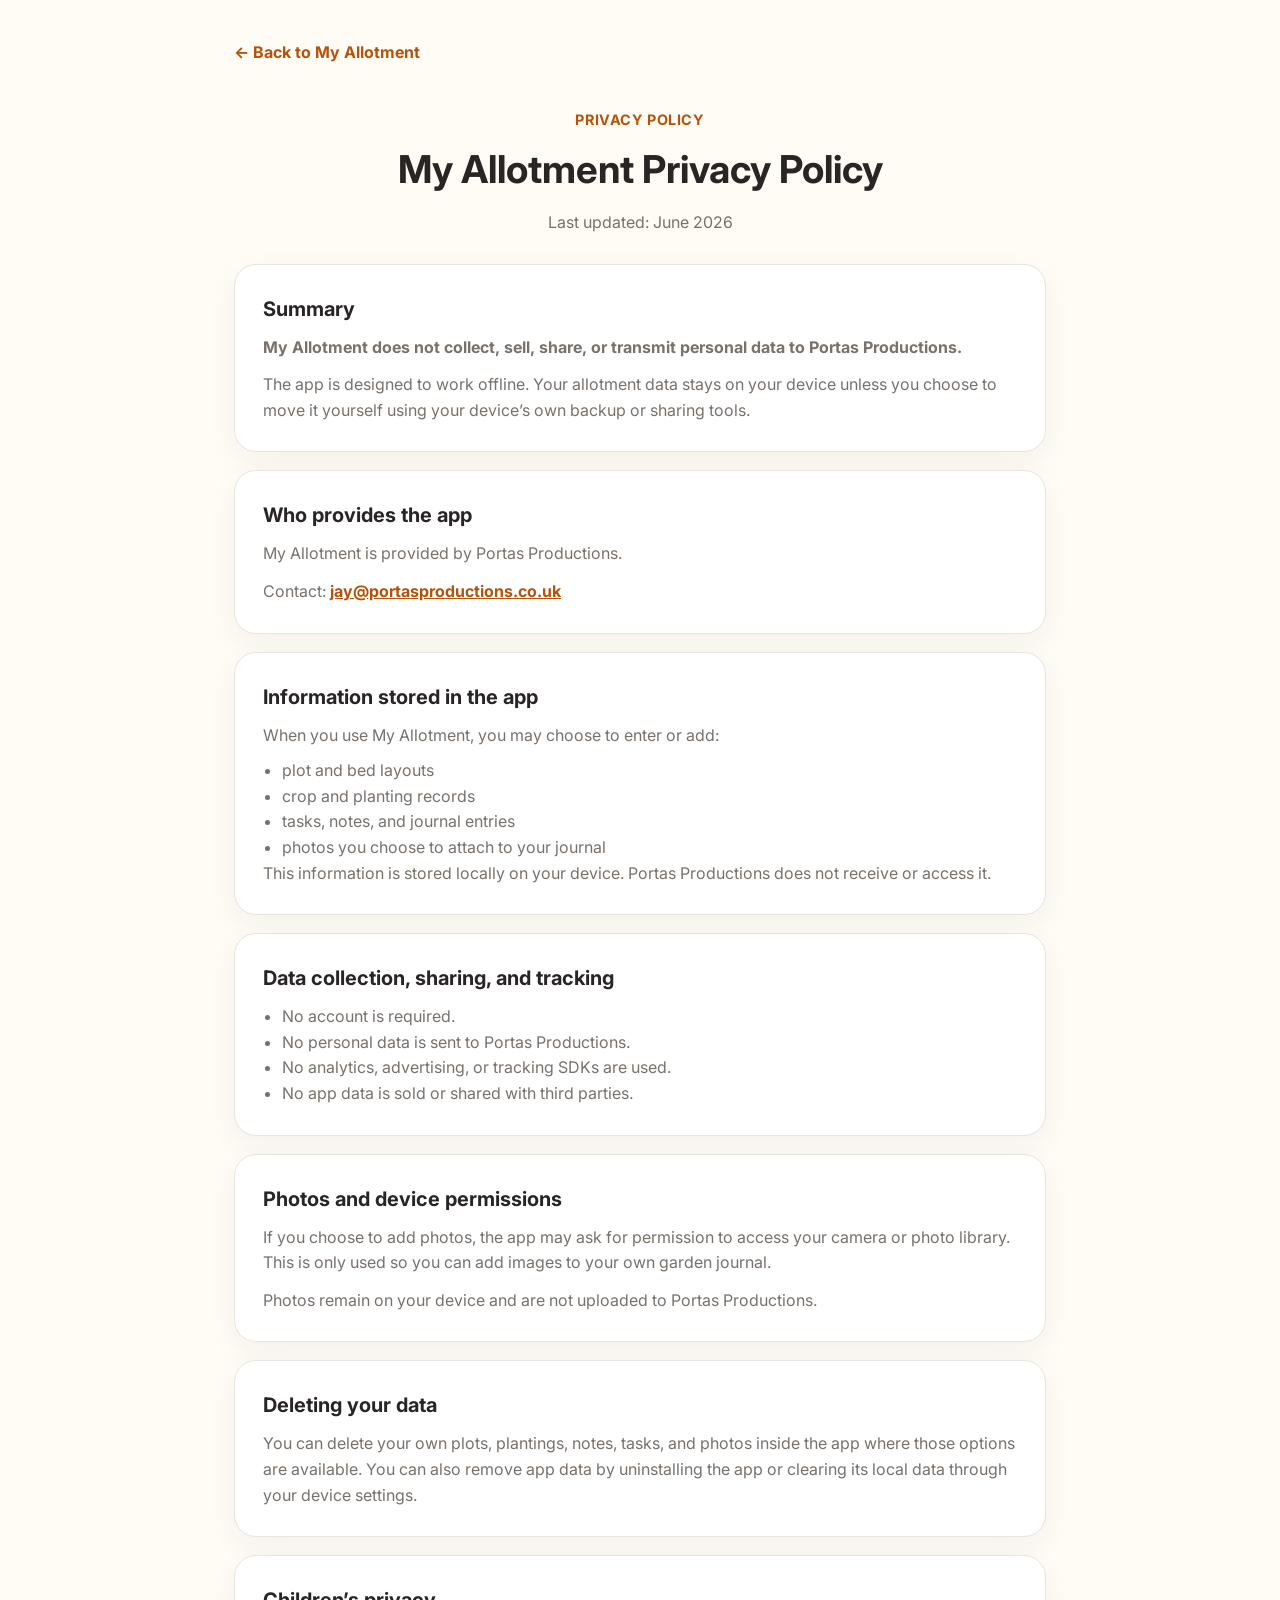
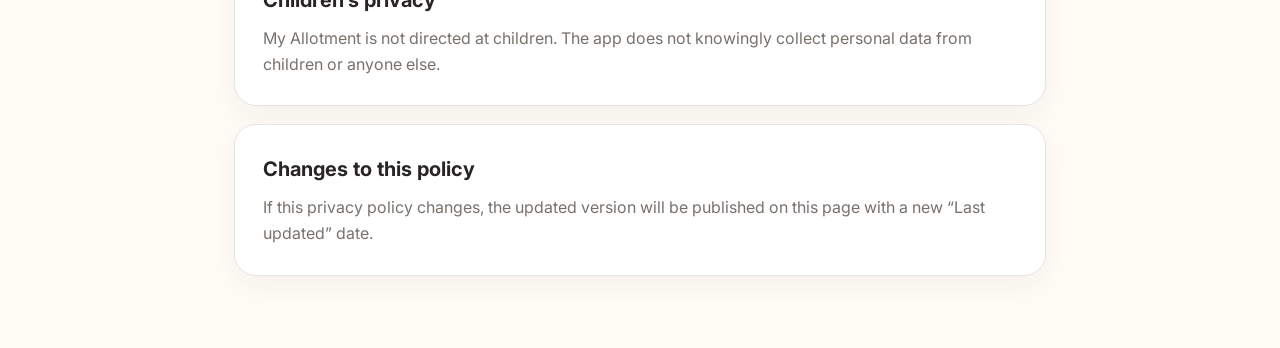
==== privacy.html @ 9ac9f8a5 "Add clear privacy policy page" ====
<!DOCTYPE html>
<html lang="en">
<head>
  <meta charset="UTF-8">
  <meta name="viewport" content="width=device-width, initial-scale=1.0">
  <title>Privacy Policy – My Allotment</title>
  <meta name="description" content="Privacy Policy for the My Allotment app by Portas Productions.">
  <link rel="stylesheet" href="styles.css">
  <link rel="preconnect" href="https://fonts.googleapis.com">
  <link rel="preconnect" href="https://fonts.gstatic.com" crossorigin>
  <link href="https://fonts.googleapis.com/css2?family=Inter:wght@400;500;600;700&display=swap" rel="stylesheet">
</head>
<body class="policy-page">
  <main class="policy-wrap">
    <a class="back-link" href="index.html">← Back to My Allotment</a>

    <header class="policy-header">
      <p class="section-kicker">Privacy Policy</p>
      <h1>My Allotment Privacy Policy</h1>
      <p>Last updated: June 2026</p>
    </header>

    <section class="policy-card">
      <h2>Summary</h2>
      <p><strong>My Allotment does not collect, sell, share, or transmit personal data to Portas Productions.</strong></p>
      <p>The app is designed to work offline. Your allotment data stays on your device unless you choose to move it yourself using your device’s own backup or sharing tools.</p>
    </section>

    <section class="policy-card">
      <h2>Who provides the app</h2>
      <p>My Allotment is provided by Portas Productions.</p>
      <p>Contact: <a href="mailto:jay@portasproductions.co.uk">jay@portasproductions.co.uk</a></p>
    </section>

    <section class="policy-card">
      <h2>Information stored in the app</h2>
      <p>When you use My Allotment, you may choose to enter or add:</p>
      <ul>
        <li>plot and bed layouts</li>
        <li>crop and planting records</li>
        <li>tasks, notes, and journal entries</li>
        <li>photos you choose to attach to your journal</li>
      </ul>
      <p>This information is stored locally on your device. Portas Productions does not receive or access it.</p>
    </section>

    <section class="policy-card">
      <h2>Data collection, sharing, and tracking</h2>
      <ul>
        <li>No account is required.</li>
        <li>No personal data is sent to Portas Productions.</li>
        <li>No analytics, advertising, or tracking SDKs are used.</li>
        <li>No app data is sold or shared with third parties.</li>
      </ul>
    </section>

    <section class="policy-card">
      <h2>Photos and device permissions</h2>
      <p>If you choose to add photos, the app may ask for permission to access your camera or photo library. This is only used so you can add images to your own garden journal.</p>
      <p>Photos remain on your device and are not uploaded to Portas Productions.</p>
    </section>

    <section class="policy-card">
      <h2>Deleting your data</h2>
      <p>You can delete your own plots, plantings, notes, tasks, and photos inside the app where those options are available. You can also remove app data by uninstalling the app or clearing its local data through your device settings.</p>
    </section>

    <section class="policy-card">
      <h2>Children’s privacy</h2>
      <p>My Allotment is not directed at children. The app does not knowingly collect personal data from children or anyone else.</p>
    </section>

    <section class="policy-card">
      <h2>Changes to this policy</h2>
      <p>If this privacy policy changes, the updated version will be published on this page with a new “Last updated” date.</p>
    </section>
  </main>
</body>
</html>
---- styles.css ----
/* My Allotment Landing Page Styles */
:root {
  --primary: #D97706;       /* Harvest Sun amber/orange */
  --primary-dark: #B45309;
  --bg: #FFFBF5;            /* Warm cream background */
  --bg-alt: #FFF7ED;
  --text: #292524;          /* stone-800 */
  --text-secondary: #78716C;
  --surface: #FFFFFF;
  --border: #E7E5E4;
  --green: #65A30D;         /* lime-600 */
  --radius: 16px;
}

* {
  margin: 0;
  padding: 0;
  box-sizing: border-box;
}

html {
  scroll-behavior: smooth;
}

body {
  font-family: 'Inter', -apple-system, BlinkMacSystemFont, sans-serif;
  background: var(--bg);
  color: var(--text);
  line-height: 1.6;
}

.eyebrow {
  display: inline-flex;
  align-items: center;
  padding: 8px 14px;
  margin-bottom: 18px;
  border: 1px solid rgba(217, 119, 6, 0.18);
  border-radius: 999px;
  background: rgba(255, 255, 255, 0.75);
  color: var(--primary-dark);
  font-size: 0.9rem;
  font-weight: 600;
}

/* Hero Section */
.hero {
  min-height: 100vh;
  display: flex;
  flex-direction: column;
  align-items: center;
  justify-content: center;
  padding: 60px 24px;
  gap: 48px;
  background: linear-gradient(180deg, var(--bg) 0%, var(--bg-alt) 100%);
}

@media (min-width: 768px) {
  .hero {
    flex-direction: row;
    padding: 80px 48px;
    gap: 64px;
  }
}

.hero-content {
  max-width: 500px;
  text-align: center;
}

@media (min-width: 768px) {
  .hero-content {
    text-align: left;
  }
}

.hero h1 {
  font-size: 3rem;
  font-weight: 700;
  color: var(--primary);
  margin-bottom: 8px;
  letter-spacing: -0.02em;
}

@media (min-width: 768px) {
  .hero h1 {
    font-size: 4rem;
  }
}

.tagline {
  font-size: 1.25rem;
  font-weight: 600;
  color: var(--green);
  margin-bottom: 16px;
}

.subtitle {
  font-size: 1.1rem;
  color: var(--text-secondary);
  margin-bottom: 32px;
  line-height: 1.7;
}

.hero-note {
  margin-top: 18px;
  color: var(--text-secondary);
  font-size: 0.95rem;
}

.store-buttons {
  display: flex;
  gap: 12px;
  justify-content: center;
  flex-wrap: wrap;
}

@media (min-width: 768px) {
  .store-buttons {
    justify-content: flex-start;
  }
}

.store-btn {
  display: inline-flex;
  align-items: center;
  gap: 8px;
  padding: 14px 24px;
  border-radius: 12px;
  text-decoration: none;
  font-weight: 600;
  font-size: 1rem;
  transition: transform 0.2s, box-shadow 0.2s;
}

.store-btn:hover {
  transform: translateY(-2px);
  box-shadow: 0 8px 24px rgba(0,0,0,0.12);
}

.store-btn svg {
  width: 20px;
  height: 20px;
  flex-shrink: 0;
}

.store-copy {
  display: flex;
  flex-direction: column;
  align-items: flex-start;
  line-height: 1.15;
}

.store-subtext {
  font-size: 0.75rem;
  font-weight: 500;
  opacity: 0.8;
  margin-top: 3px;
}

.store-btn.apple {
  background: var(--text);
  color: white;
}

.store-btn.google {
  background: var(--primary);
  color: white;
}

/* Phone Frame */
.hero-phone {
  flex-shrink: 0;
}

.phone-frame {
  width: 280px;
  height: 560px;
  background: #1a1a1a;
  border-radius: 40px;
  padding: 12px;
  box-shadow: 0 28px 60px rgba(41, 37, 36, 0.18);
}

@media (min-width: 768px) {
  .phone-frame {
    width: 300px;
    height: 600px;
  }
}

.phone-frame img {
  width: 100%;
  height: 100%;
  object-fit: cover;
  border-radius: 28px;
}

#hero-screenshot {
  transition: opacity 0.3s ease;
}

/* Features Section */
.features {
  padding: 80px 24px;
  background: var(--surface);
}

.features h2 {
  text-align: center;
  font-size: 2rem;
  font-weight: 700;
  margin-bottom: 48px;
  color: var(--text);
}

.features-grid {
  display: grid;
  grid-template-columns: repeat(auto-fit, minmax(280px, 1fr));
  gap: 32px;
  max-width: 1100px;
  margin: 0 auto;
}

.feature {
  text-align: center;
  padding: 24px;
  border: 1px solid var(--border);
  border-radius: 24px;
  background: linear-gradient(180deg, #fff 0%, #fffaf3 100%);
  box-shadow: 0 10px 30px rgba(41, 37, 36, 0.05);
}

.feature-icon {
  font-size: 2.5rem;
  display: block;
  margin-bottom: 16px;
}

.feature h3 {
  font-size: 1.2rem;
  font-weight: 600;
  margin-bottom: 8px;
  color: var(--text);
}

.feature p {
  color: var(--text-secondary);
  font-size: 0.95rem;
}

/* Screenshots Section */
.maker-note {
  padding: 24px;
  background: var(--bg);
}

.maker-card {
  max-width: 820px;
  margin: 0 auto;
  padding: 40px 28px;
  border: 1px solid rgba(217, 119, 6, 0.15);
  border-radius: 28px;
  background: linear-gradient(180deg, #fffdf8 0%, #fff7ed 100%);
  box-shadow: 0 12px 36px rgba(41, 37, 36, 0.06);
  text-align: center;
}

.maker-kicker {
  color: var(--primary-dark);
  font-weight: 700;
  margin-bottom: 8px;
}

.maker-card h2 {
  font-size: 2rem;
  margin-bottom: 18px;
}

.maker-card p {
  max-width: 650px;
  margin: 0 auto 16px;
  color: var(--text-secondary);
  font-size: 1.05rem;
}

.maker-signoff {
  color: var(--text) !important;
  font-weight: 700;
}

/* Updates Section */
.updates {
  padding: 80px 24px;
  background: var(--surface);
}

.updates-content {
  max-width: 860px;
  margin: 0 auto;
  text-align: center;
}

.section-kicker,
.update-date {
  color: var(--primary-dark);
  font-size: 0.9rem;
  font-weight: 700;
  letter-spacing: 0.04em;
  text-transform: uppercase;
}

.updates h2 {
  font-size: 2rem;
  margin: 8px 0 12px;
}

.updates-intro {
  max-width: 620px;
  margin: 0 auto 32px;
  color: var(--text-secondary);
  font-size: 1.05rem;
}

.updates-list {
  display: grid;
  gap: 20px;
}

.update-card {
  padding: 30px;
  border: 1px solid var(--border);
  border-radius: 24px;
  background: linear-gradient(180deg, #fff 0%, #fffaf3 100%);
  box-shadow: 0 10px 30px rgba(41, 37, 36, 0.05);
}

.update-icons {
  display: flex;
  justify-content: center;
  gap: 14px;
  margin: 18px 0;
}

.update-icons img {
  width: 58px;
  height: 58px;
  padding: 10px;
  border-radius: 18px;
  background: var(--bg-alt);
  border: 1px solid rgba(217, 119, 6, 0.12);
}

.update-card h3 {
  font-size: 1.35rem;
  margin-bottom: 10px;
}

.update-summary {
  max-width: 620px;
  margin: 0 auto;
  padding-left: 1.1rem;
  text-align: left;
  color: var(--text-secondary);
}

.update-summary li + li {
  margin-top: 10px;
}

.update-summary strong {
  color: var(--text);
}

.update-card p:last-child {
  max-width: 620px;
  margin: 0 auto;
  color: var(--text-secondary);
}

.screenshots {
  padding: 80px 24px;
  background: var(--bg-alt);
}

.screenshots h2 {
  text-align: center;
  font-size: 2rem;
  font-weight: 700;
  margin-bottom: 48px;
  color: var(--text);
}

.screenshot-gallery {
  display: flex;
  gap: 16px;
  overflow-x: auto;
  padding: 16px 0;
  -webkit-overflow-scrolling: touch;
  scrollbar-width: thin;
  scrollbar-color: var(--border) transparent;
}

.screenshot-gallery::-webkit-scrollbar {
  height: 8px;
}

.screenshot-gallery::-webkit-scrollbar-track {
  background: transparent;
}

.screenshot-gallery::-webkit-scrollbar-thumb {
  background: var(--border);
  border-radius: 4px;
}

.gallery-img {
  width: 220px;
  height: 440px;
  object-fit: cover;
  border-radius: 24px;
  box-shadow: 0 8px 24px rgba(0,0,0,0.1);
  flex-shrink: 0;
}

@media (min-width: 768px) {
  .gallery-img {
    width: 260px;
    height: 520px;
  }
}

/* Privacy Section */
.privacy {
  padding: 80px 24px;
  background: var(--surface);
}

.privacy h2 {
  text-align: center;
  font-size: 2rem;
  font-weight: 700;
  margin-bottom: 32px;
  color: var(--text);
}

.privacy-content {
  max-width: 700px;
  margin: 0 auto;
  text-align: center;
}

.privacy-content p {
  margin-bottom: 16px;
  color: var(--text-secondary);
  font-size: 1.05rem;
}

.privacy-content p strong {
  color: var(--text);
}

.privacy-link {
  color: var(--primary-dark);
  font-weight: 700;
}

.privacy-date {
  font-size: 0.9rem;
  margin-top: 32px;
  opacity: 0.7;
}

/* Privacy Policy Page */
.policy-page {
  background: var(--bg);
}

.policy-wrap {
  max-width: 860px;
  margin: 0 auto;
  padding: 40px 24px 72px;
}

.back-link {
  color: var(--primary-dark);
  font-weight: 700;
  text-decoration: none;
}

.policy-header {
  margin: 42px 0 28px;
  text-align: center;
}

.policy-header h1 {
  color: var(--text);
  font-size: 2.4rem;
  margin: 8px 0 10px;
}

.policy-header p:last-child {
  color: var(--text-secondary);
}

.policy-card {
  margin-top: 18px;
  padding: 28px;
  border: 1px solid var(--border);
  border-radius: 22px;
  background: var(--surface);
  box-shadow: 0 10px 30px rgba(41, 37, 36, 0.05);
}

.policy-card h2 {
  margin-bottom: 10px;
  color: var(--text);
  font-size: 1.25rem;
}

.policy-card p,
.policy-card li {
  color: var(--text-secondary);
}

.policy-card p + p {
  margin-top: 12px;
}

.policy-card ul {
  margin: 10px 0 0 1.2rem;
}

.policy-card a {
  color: var(--primary-dark);
  font-weight: 700;
}

/* Footer */
footer {
  background: #f4ede2;
  color: var(--text);
  padding: 48px 24px;
  border-top: 1px solid var(--border);
}

.footer-content {
  max-width: 800px;
  margin: 0 auto;
  text-align: center;
}

.footer-brand {
  font-size: 1.5rem;
  font-weight: 700;
  color: var(--primary);
  margin-bottom: 8px;
}

.footer-blurb {
  color: var(--text-secondary);
  margin-bottom: 18px;
}

.footer-links {
  margin-bottom: 24px;
}

.footer-links a {
  color: var(--text-secondary);
  text-decoration: none;
  transition: color 0.2s;
}

.footer-links a:hover {
  color: var(--text);
}

.footer-links span {
  margin: 0 12px;
  opacity: 0.5;
}

.footer-copy {
  font-size: 0.85rem;
  opacity: 0.6;
}

@media (min-width: 768px) {
  .maker-card {
    padding: 56px;
  }
}
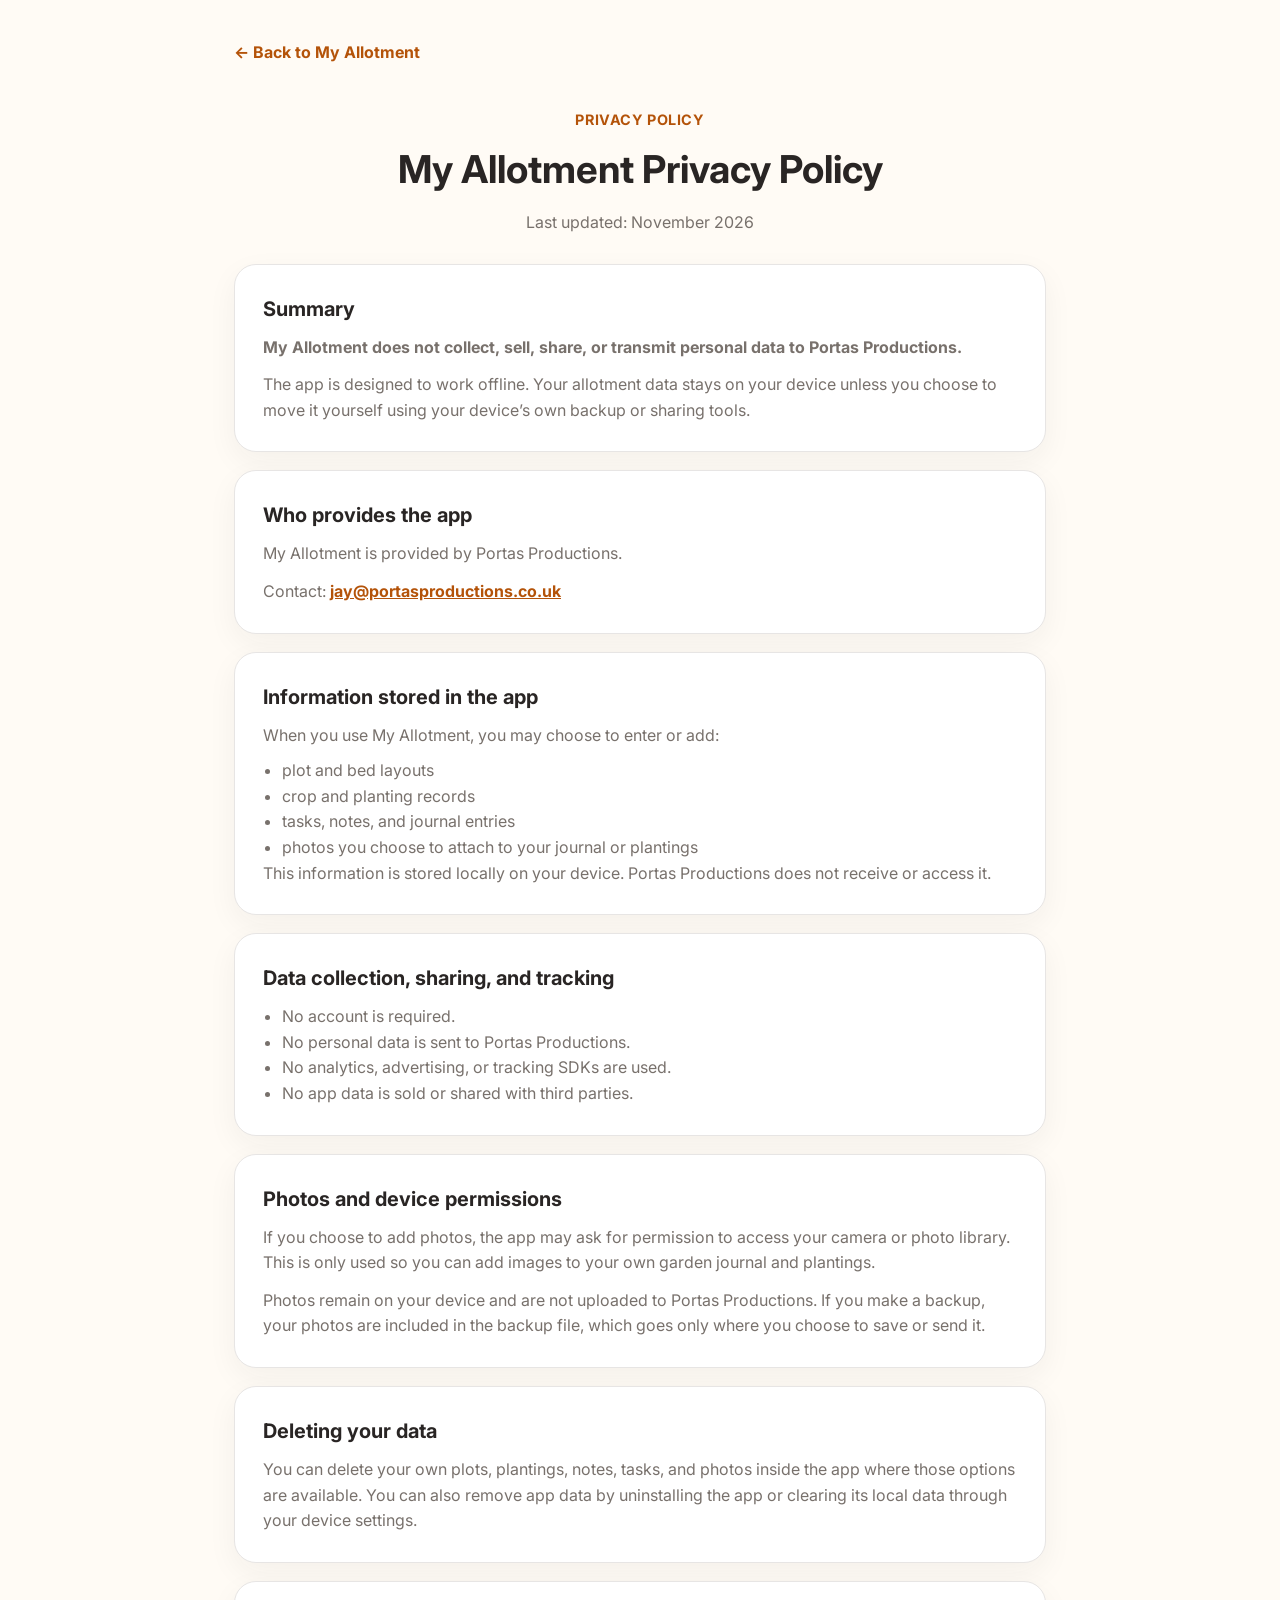
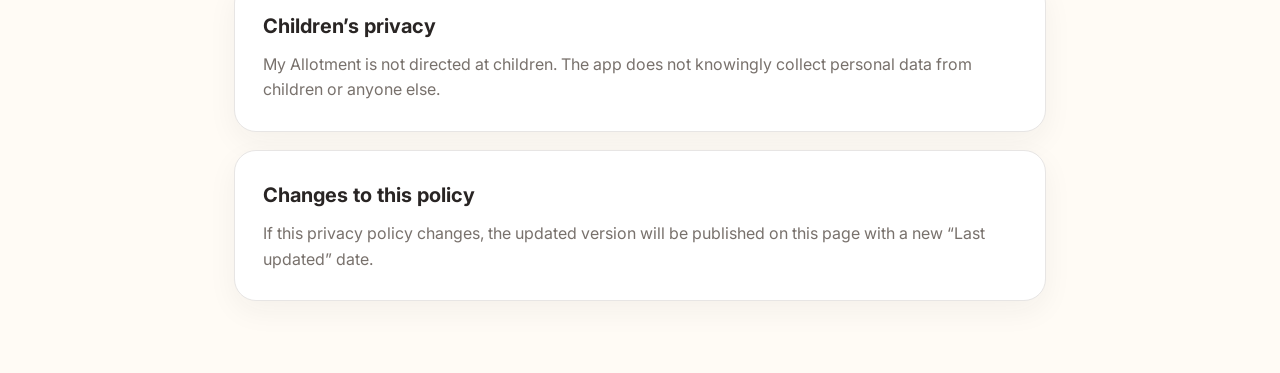
==== commit 529986e3: "Write up version 2.2 and what's coming in January Feature cards and meta description catch up with t" ====
--- a/privacy.html
+++ b/privacy.html
@@ -17,7 +17,7 @@
     <header class="policy-header">
       <p class="section-kicker">Privacy Policy</p>
       <h1>My Allotment Privacy Policy</h1>
-      <p>Last updated: June 2026</p>
+      <p>Last updated: November 2026</p>
     </header>
 
     <section class="policy-card">
@@ -39,7 +39,7 @@
         <li>plot and bed layouts</li>
         <li>crop and planting records</li>
         <li>tasks, notes, and journal entries</li>
-        <li>photos you choose to attach to your journal</li>
+        <li>photos you choose to attach to your journal or plantings</li>
       </ul>
       <p>This information is stored locally on your device. Portas Productions does not receive or access it.</p>
     </section>
@@ -56,8 +56,8 @@
 
     <section class="policy-card">
       <h2>Photos and device permissions</h2>
-      <p>If you choose to add photos, the app may ask for permission to access your camera or photo library. This is only used so you can add images to your own garden journal.</p>
-      <p>Photos remain on your device and are not uploaded to Portas Productions.</p>
+      <p>If you choose to add photos, the app may ask for permission to access your camera or photo library. This is only used so you can add images to your own garden journal and plantings.</p>
+      <p>Photos remain on your device and are not uploaded to Portas Productions. If you make a backup, your photos are included in the backup file, which goes only where you choose to save or send it.</p>
     </section>
 
     <section class="policy-card">
